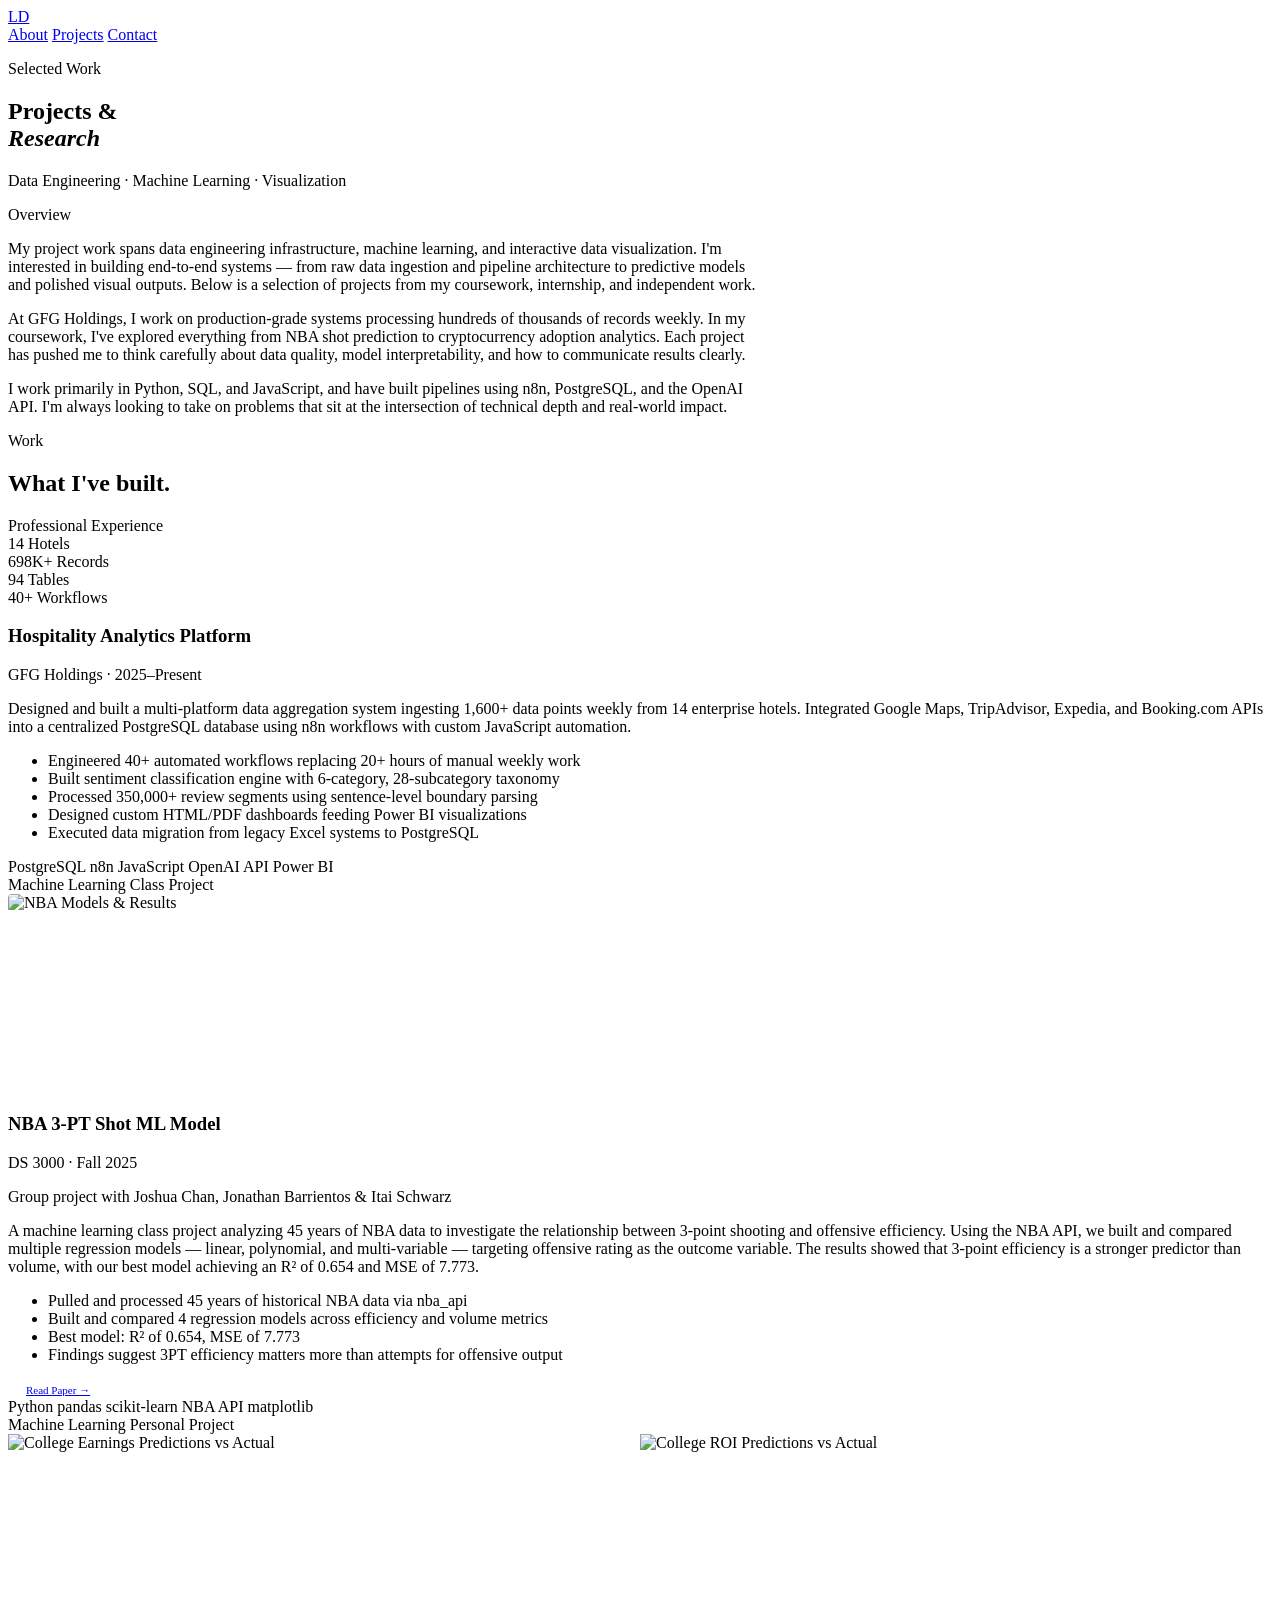
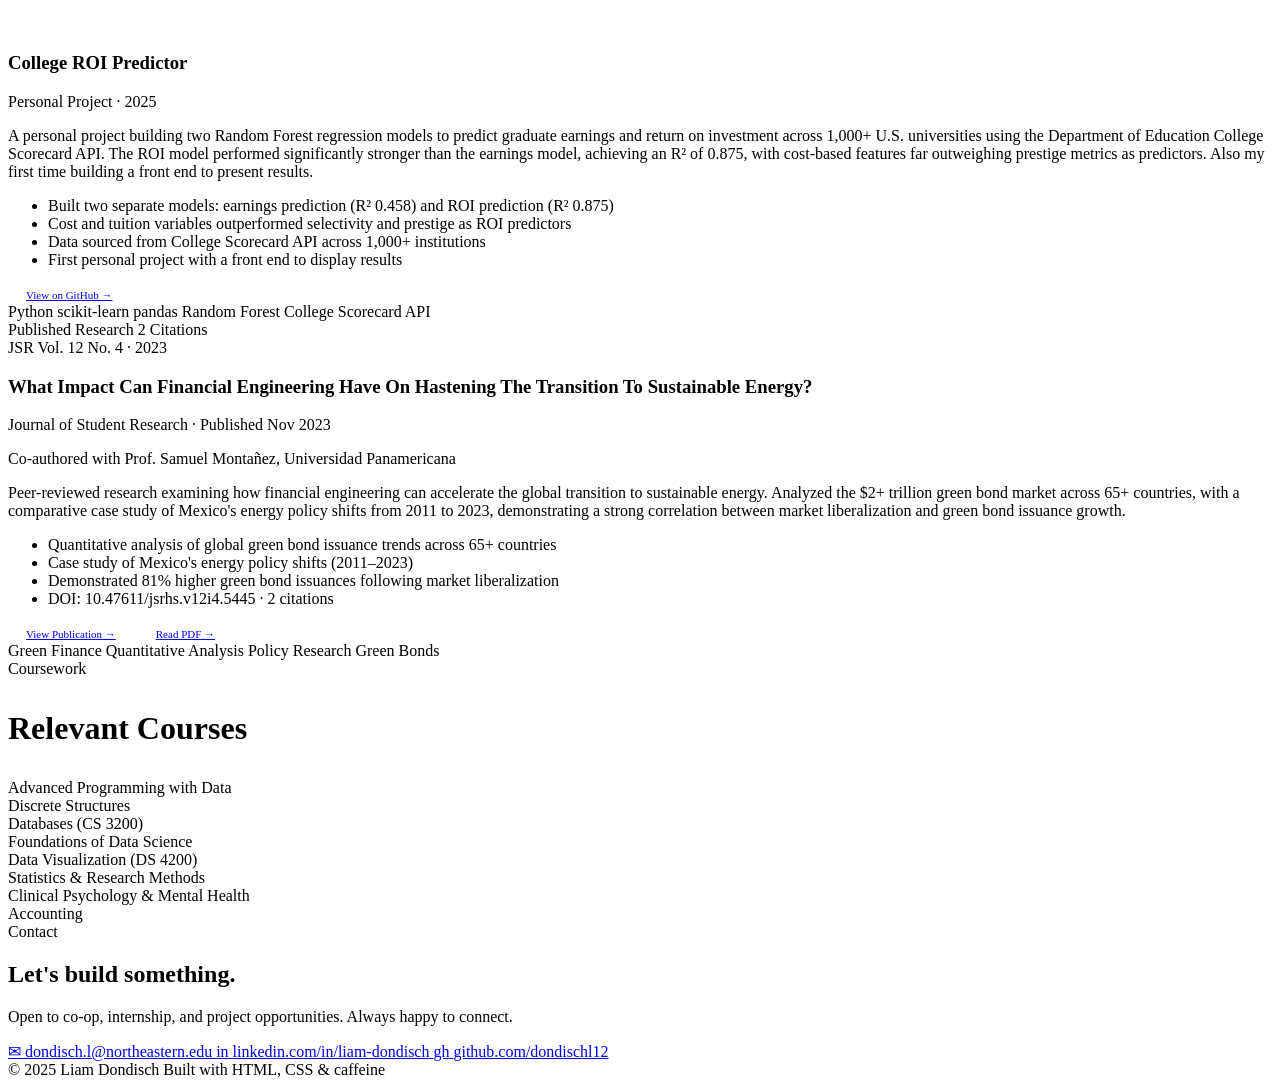
==== projects.html @ bf9665dc "Projects portion of website" ====
<!DOCTYPE html>
<html lang="en">
<head>
  <meta charset="UTF-8" />
  <meta name="viewport" content="width=device-width, initial-scale=1.0"/>
  <title>Projects — Liam Dondisch</title>
  <link rel="preconnect" href="https://fonts.googleapis.com">
  <link rel="preconnect" href="https://fonts.gstatic.com" crossorigin>
  <link href="https://fonts.googleapis.com/css2?family=DM+Serif+Display:ital@0;1&family=DM+Mono:wght@300;400;500&family=Manrope:wght@300;400;500;600;700&display=swap" rel="stylesheet">
  <link rel="stylesheet" href="style.css" />
</head>
<body>

  <!-- NAV -->
  <nav class="nav">
    <a href="index.html" class="nav-logo">LD</a>
    <div class="nav-links">
      <a href="index.html" class="nav-link">About</a>
      <a href="projects.html" class="nav-link active">Projects</a>
      <a href="index.html#contact" class="nav-link">Contact</a>
    </div>
  </nav>

  <!-- PAGE HEADER -->
  <section class="page-header">
    <p class="hero-eyebrow">Selected Work</p>
    <h1 class="hero-name">Projects &<br><em>Research</em></h1>
    <p class="hero-tagline">Data Engineering · Machine Learning · Visualization</p>
  </section>

  <!-- PROJECTS INTRO -->
  <section class="section projects-intro">
    <div class="section-label">Overview</div>
    <div class="about-main" style="max-width: 760px;">
      <p>
        My project work spans data engineering infrastructure, machine learning, and interactive data visualization. I'm interested in building end-to-end systems — from raw data ingestion and pipeline architecture to predictive models and polished visual outputs. Below is a selection of projects from my coursework, internship, and independent work.
      </p>
      <p>
        At GFG Holdings, I work on production-grade systems processing hundreds of thousands of records weekly. In my coursework, I've explored everything from NBA shot prediction to cryptocurrency adoption analytics. Each project has pushed me to think carefully about data quality, model interpretability, and how to communicate results clearly.
      </p>
      <p>
        I work primarily in Python, SQL, and JavaScript, and have built pipelines using n8n, PostgreSQL, and the OpenAI API. I'm always looking to take on problems that sit at the intersection of technical depth and real-world impact.
      </p>
    </div>
  </section>

  <!-- PROJECT CARDS -->
  <section class="section projects-grid-section">
    <div class="section-label">Work</div>
    <h2 class="section-heading">What I've built.</h2>

    <div class="projects-grid">

      <!-- GFG -->
      <div class="project-card featured">
        <div class="project-card-header">
          <span class="project-tag">Professional Experience</span>
        </div>
        <div class="project-visual gfg-visual">
          <div class="visual-grid">
            <div class="vg-item">14 Hotels</div>
            <div class="vg-item">698K+ Records</div>
            <div class="vg-item">94 Tables</div>
            <div class="vg-item">40+ Workflows</div>
          </div>
        </div>
        <h3>Hospitality Analytics Platform</h3>
        <p class="project-org">GFG Holdings · 2025–Present</p>
        <p class="project-desc">
          Designed and built a multi-platform data aggregation system ingesting 1,600+ data points weekly from 14 enterprise hotels. Integrated Google Maps, TripAdvisor, Expedia, and Booking.com APIs into a centralized PostgreSQL database using n8n workflows with custom JavaScript automation.
        </p>
        <ul class="project-highlights">
          <li>Engineered 40+ automated workflows replacing 20+ hours of manual weekly work</li>
          <li>Built sentiment classification engine with 6-category, 28-subcategory taxonomy</li>
          <li>Processed 350,000+ review segments using sentence-level boundary parsing</li>
          <li>Designed custom HTML/PDF dashboards feeding Power BI visualizations</li>
          <li>Executed data migration from legacy Excel systems to PostgreSQL</li>
        </ul>
        <div class="project-stack">
          <span class="tag">PostgreSQL</span>
          <span class="tag">n8n</span>
          <span class="tag">JavaScript</span>
          <span class="tag">OpenAI API</span>
          <span class="tag">Power BI</span>
        </div>
      </div>

      <!-- NBA -->
      <div class="project-card">
        <div class="project-card-header">
          <span class="project-tag">Machine Learning</span>
          <span class="project-tag">Class Project</span>
        </div>
        <div class="project-visual" style="padding:0; min-height:200px;">
          <img src="nba-results.png" alt="NBA Models & Results" style="width:100%; height:100%; object-fit:cover; border-radius:4px;" />
        </div>
        <h3>NBA 3-PT Shot ML Model</h3>
        <p class="project-org">DS 3000 · Fall 2025</p>
        <p class="project-teammates">Group project with Joshua Chan, Jonathan Barrientos &amp; Itai Schwarz</p>
        <p class="project-desc">
          A machine learning class project analyzing 45 years of NBA data to investigate the relationship between 3-point shooting and offensive efficiency. Using the NBA API, we built and compared multiple regression models — linear, polynomial, and multi-variable — targeting offensive rating as the outcome variable. The results showed that 3-point efficiency is a stronger predictor than volume, with our best model achieving an R² of 0.654 and MSE of 7.773.
        </p>
        <ul class="project-highlights">
          <li>Pulled and processed 45 years of historical NBA data via nba_api</li>
          <li>Built and compared 4 regression models across efficiency and volume metrics</li>
          <li>Best model: R² of 0.654, MSE of 7.773</li>
          <li>Findings suggest 3PT efficiency matters more than attempts for offensive output</li>
        </ul>
        <div class="project-links">
          <a href="https://docs.google.com/document/d/19BMyeMomTNae2PFuRzDv18aUJFDfTdGhBvILBqHSrJU/edit?usp=sharing" target="_blank" class="btn btn-ghost" style="font-size:11px; padding:10px 18px;">Read Paper →</a>
        </div>
        <div class="project-stack">
          <span class="tag">Python</span>
          <span class="tag">pandas</span>
          <span class="tag">scikit-learn</span>
          <span class="tag">NBA API</span>
          <span class="tag">matplotlib</span>
        </div>
      </div>

      <!-- College ROI -->
      <div class="project-card">
        <div class="project-card-header">
          <span class="project-tag">Machine Learning</span>
          <span class="project-tag">Personal Project</span>
        </div>
        <div class="project-visual" style="padding:0; min-height:200px; display:grid; grid-template-columns:1fr 1fr; gap:0;">
          <img src="roi-earnings.png" alt="College Earnings Predictions vs Actual" style="width:100%; height:100%; object-fit:cover;" />
          <img src="roi-returns.png" alt="College ROI Predictions vs Actual" style="width:100%; height:100%; object-fit:cover;" />
        </div>
        <h3>College ROI Predictor</h3>
        <p class="project-org">Personal Project · 2025</p>
        <p class="project-desc">
          A personal project building two Random Forest regression models to predict graduate earnings and return on investment across 1,000+ U.S. universities using the Department of Education College Scorecard API. The ROI model performed significantly stronger than the earnings model, achieving an R² of 0.875, with cost-based features far outweighing prestige metrics as predictors. Also my first time building a front end to present results.
        </p>
        <ul class="project-highlights">
          <li>Built two separate models: earnings prediction (R² 0.458) and ROI prediction (R² 0.875)</li>
          <li>Cost and tuition variables outperformed selectivity and prestige as ROI predictors</li>
          <li>Data sourced from College Scorecard API across 1,000+ institutions</li>
          <li>First personal project with a front end to display results</li>
        </ul>
        <div class="project-links">
          <a href="https://github.com/dondischl12/college-roi-predictor" target="_blank" class="btn btn-ghost" style="font-size:11px; padding:10px 18px;">View on GitHub →</a>
        </div>
        <div class="project-stack">
          <span class="tag">Python</span>
          <span class="tag">scikit-learn</span>
          <span class="tag">pandas</span>
          <span class="tag">Random Forest</span>
          <span class="tag">College Scorecard API</span>
        </div>
      </div>

      <!-- Research Paper -->
      <div class="project-card">
        <div class="project-card-header">
          <span class="project-tag">Published Research</span>
          <span class="project-tag">2 Citations</span>
        </div>
        <div class="project-visual research-visual">
          <div class="research-badge">
            <span class="rb-num">JSR</span>
            <span class="rb-label">Vol. 12 No. 4 · 2023</span>
          </div>
        </div>
        <h3>What Impact Can Financial Engineering Have On Hastening The Transition To Sustainable Energy?</h3>
        <p class="project-org">Journal of Student Research · Published Nov 2023</p>
        <p class="project-teammates">Co-authored with Prof. Samuel Montañez, Universidad Panamericana</p>
        <p class="project-desc">
          Peer-reviewed research examining how financial engineering can accelerate the global transition to sustainable energy. Analyzed the $2+ trillion green bond market across 65+ countries, with a comparative case study of Mexico's energy policy shifts from 2011 to 2023, demonstrating a strong correlation between market liberalization and green bond issuance growth.
        </p>
        <ul class="project-highlights">
          <li>Quantitative analysis of global green bond issuance trends across 65+ countries</li>
          <li>Case study of Mexico's energy policy shifts (2011–2023)</li>
          <li>Demonstrated 81% higher green bond issuances following market liberalization</li>
          <li>DOI: 10.47611/jsrhs.v12i4.5445 · 2 citations</li>
        </ul>
        <div class="project-links">
          <a href="https://www.jsr.org/hs/index.php/path/article/view/5445" target="_blank" class="btn btn-ghost" style="font-size:11px; padding:10px 18px;">View Publication →</a>
          <a href="https://www.jsr.org/hs/index.php/path/article/view/5445/2522" target="_blank" class="btn btn-ghost" style="font-size:11px; padding:10px 18px;">Read PDF →</a>
        </div>
        <div class="project-stack">
          <span class="tag">Green Finance</span>
          <span class="tag">Quantitative Analysis</span>
          <span class="tag">Policy Research</span>
          <span class="tag">Green Bonds</span>
        </div>
      </div>

    </div>
  </section>

  <!-- COURSEWORK -->
  <section class="section coursework">
    <div class="section-label">Coursework</div>
    <h3 class="section-heading" style="font-size: 2rem;">Relevant Courses</h3>
    <div class="course-grid">
      <div class="course-item">Advanced Programming with Data</div>
      <div class="course-item">Discrete Structures</div>
      <div class="course-item">Databases (CS 3200)</div>
      <div class="course-item">Foundations of Data Science</div>
      <div class="course-item">Data Visualization (DS 4200)</div>
      <div class="course-item">Statistics &amp; Research Methods</div>
      <div class="course-item">Clinical Psychology &amp; Mental Health</div>
      <div class="course-item">Accounting</div>
    </div>
  </section>

  <!-- CONTACT -->
  <section class="section contact" id="contact">
    <div class="section-label">Contact</div>
    <h2 class="section-heading">Let's build something.</h2>
    <p class="contact-sub">Open to co-op, internship, and project opportunities. Always happy to connect.</p>
    <div class="contact-links">
      <a href="mailto:dondisch.l@northeastern.edu" class="contact-item">
        <span class="contact-icon">✉</span>
        <span>dondisch.l@northeastern.edu</span>
      </a>
      <a href="https://www.linkedin.com/in/liam-dondisch" target="_blank" class="contact-item">
        <span class="contact-icon">in</span>
        <span>linkedin.com/in/liam-dondisch</span>
      </a>
      <a href="https://github.com/dondischl12" target="_blank" class="contact-item">
        <span class="contact-icon">gh</span>
        <span>github.com/dondischl12</span>
      </a>
    </div>
  </section>

  <footer class="footer">
    <span>© 2025 Liam Dondisch</span>
    <span>Built with HTML, CSS &amp; caffeine</span>
  </footer>

</body>
</html>
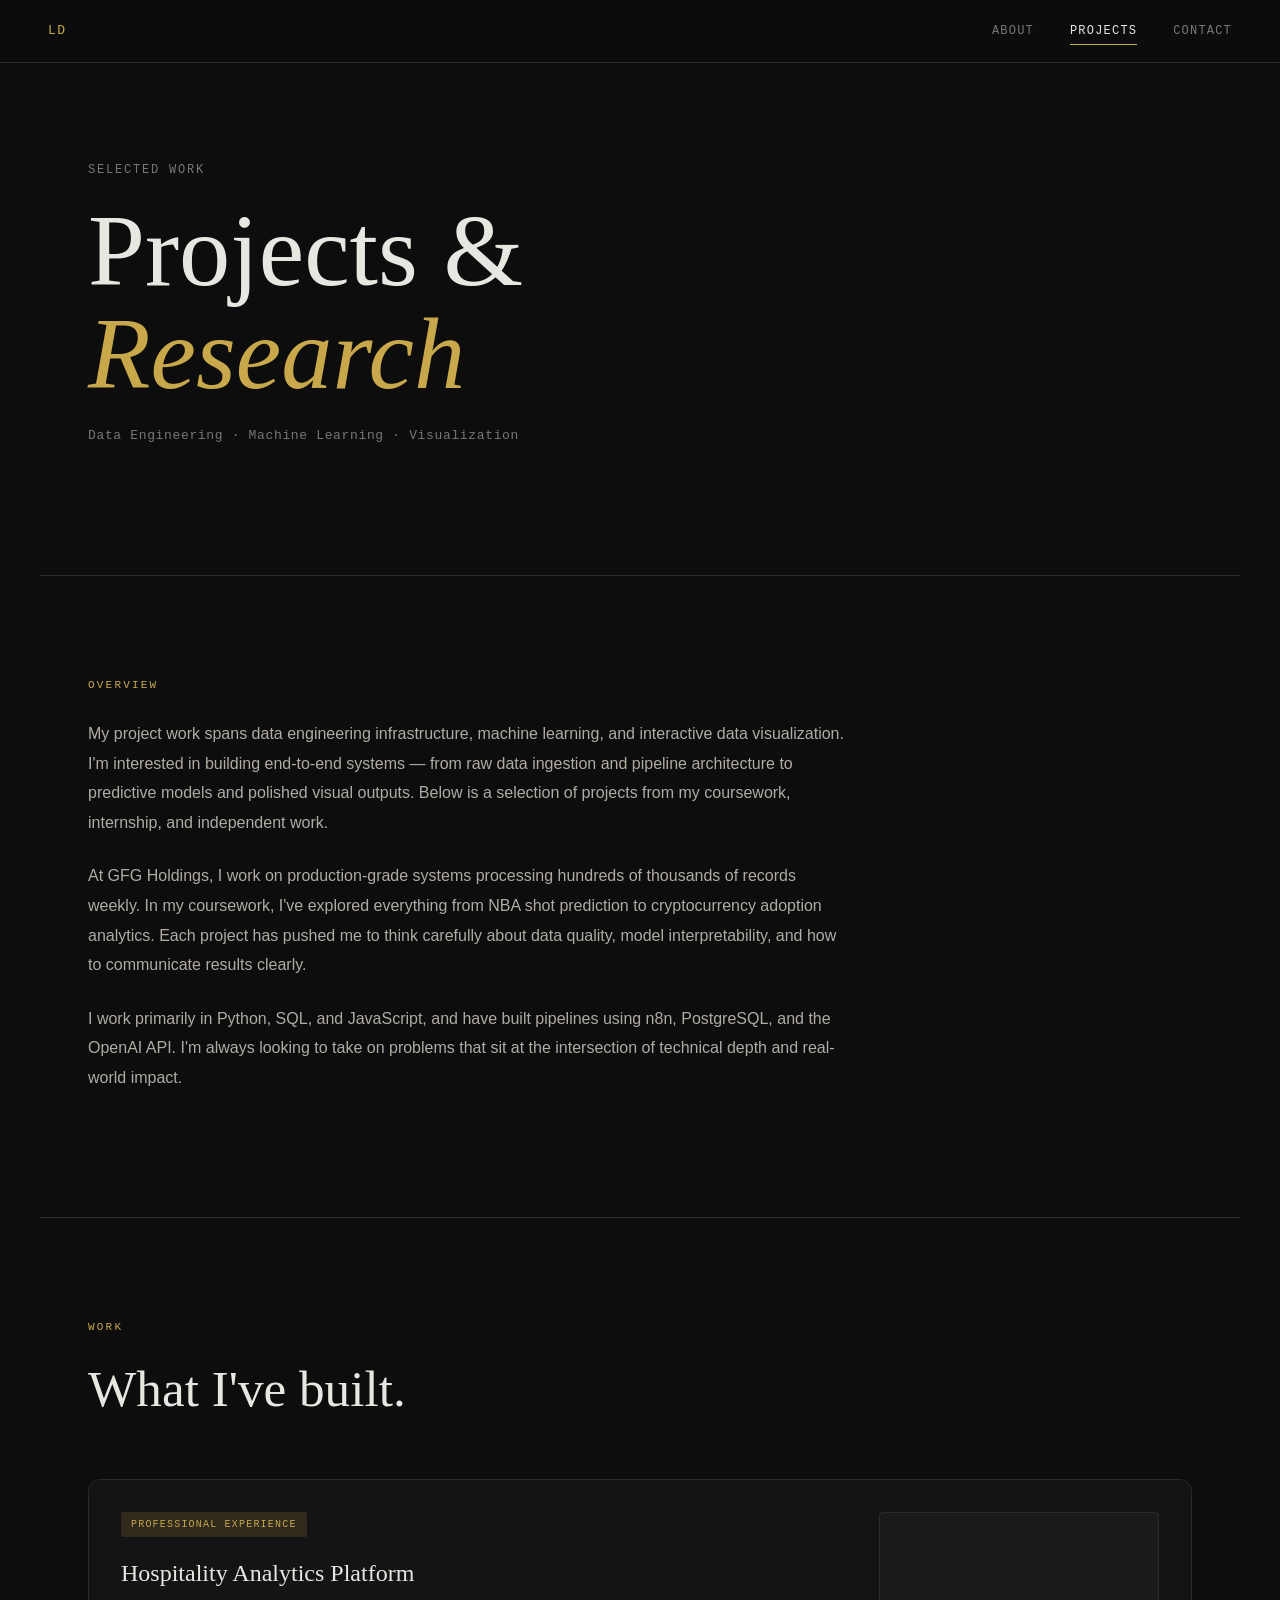
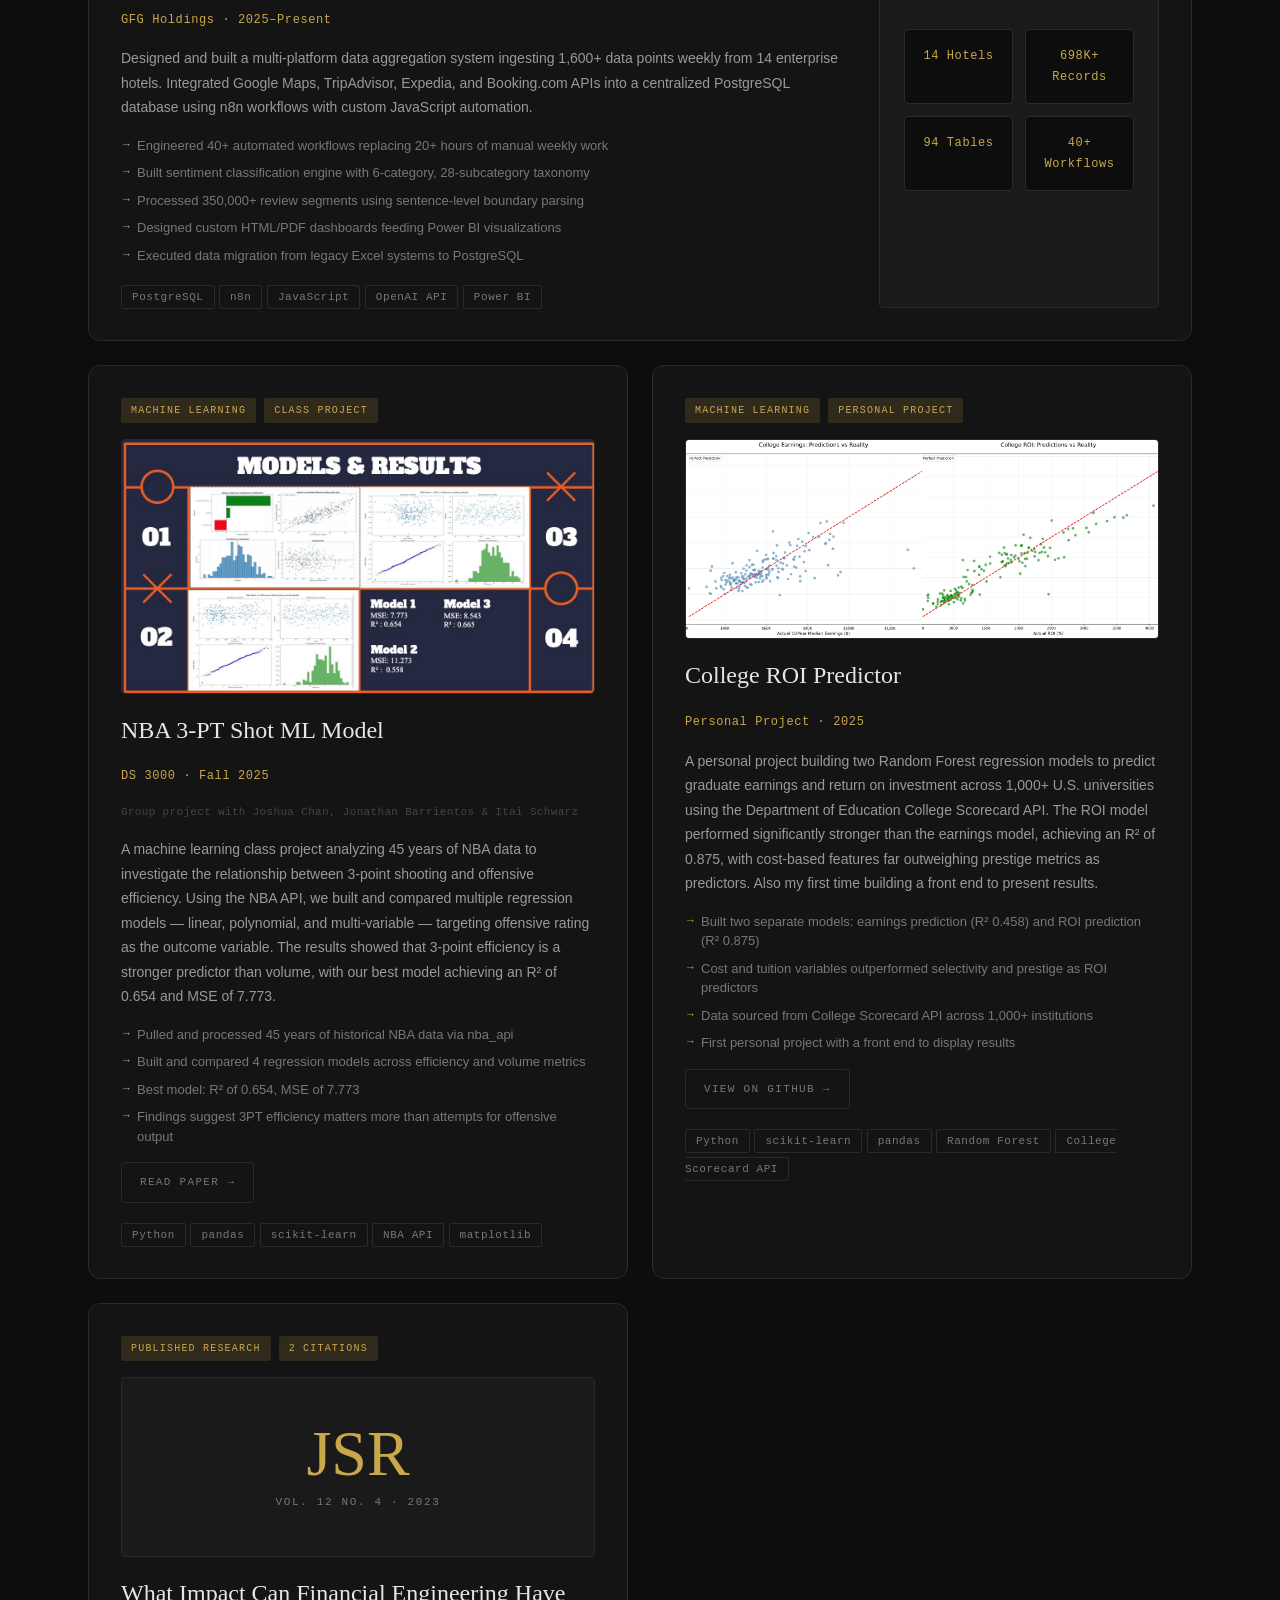
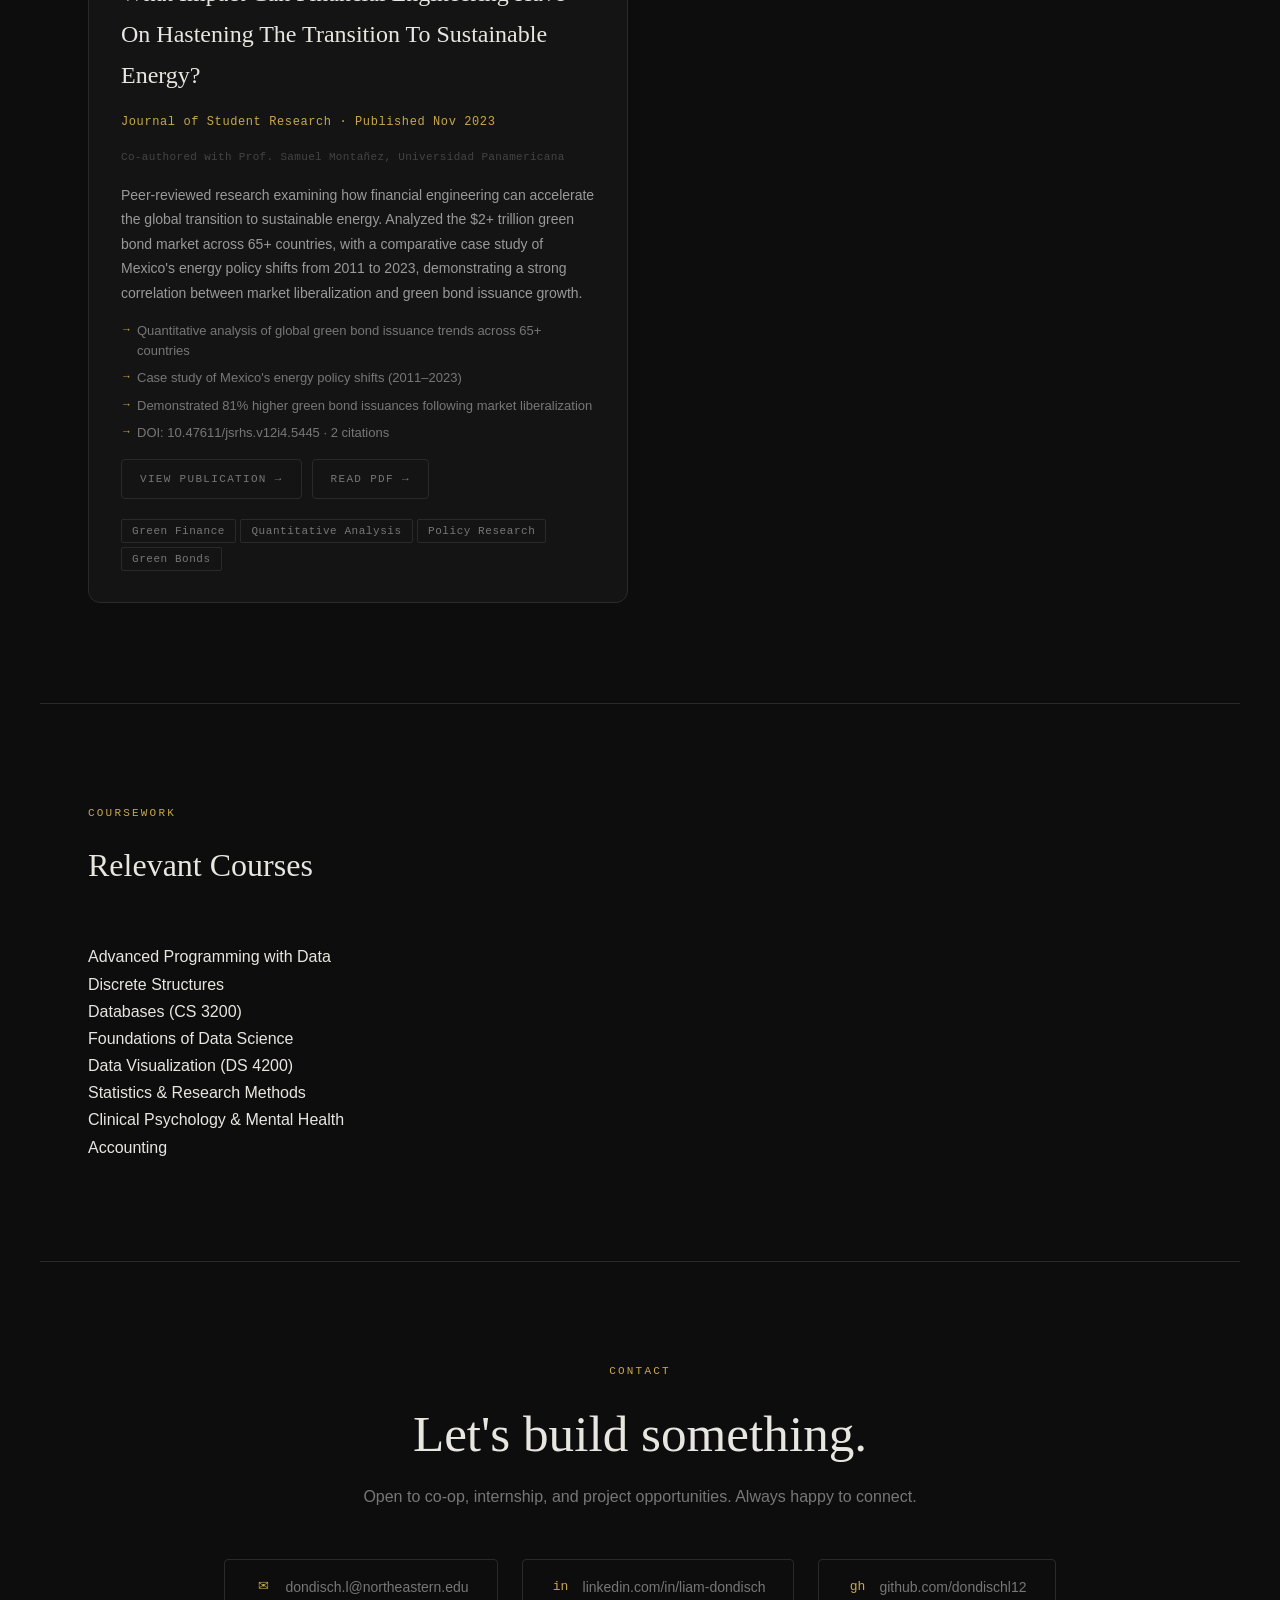
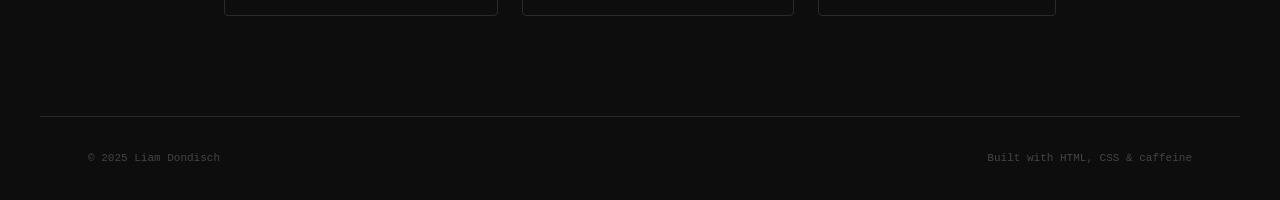
==== commit 80f88df1: "Update projects.html" ====
--- a/projects.html
+++ b/projects.html
@@ -107,7 +107,7 @@
           <li>Findings suggest 3PT efficiency matters more than attempts for offensive output</li>
         </ul>
         <div class="project-links">
-          <a href="https://docs.google.com/document/d/19BMyeMomTNae2PFuRzDv18aUJFDfTdGhBvILBqHSrJU/edit?usp=sharing" target="_blank" class="btn btn-ghost" style="font-size:11px; padding:10px 18px;">Read Paper →</a>
+          <a href="Basketball_3-Pointer_ML_Paper.pdf" target="_blank" class="btn btn-ghost" style="font-size:11px; padding:10px 18px;">Read Paper →</a>
         </div>
         <div class="project-stack">
           <span class="tag">Python</span>
--- a/style.css
+++ b/style.css
@@ -0,0 +1,841 @@
+/* ============================================
+   LIAM DONDISCH — PERSONAL WEBSITE
+   Dark editorial aesthetic
+   ============================================ */
+
+/* ---- CSS VARIABLES ---- */
+:root {
+  --bg: #0d0d0d;
+  --bg-2: #141414;
+  --bg-3: #1a1a1a;
+  --border: #2a2a2a;
+  --border-hover: #444;
+  --text: #e8e6e0;
+  --text-muted: #777;
+  --text-dim: #444;
+  --accent: #c9a84c;       /* warm gold */
+  --accent-dim: rgba(201, 168, 76, 0.15);
+  --accent-2: #4c8ec9;     /* steel blue for tags */
+  --red: #c94c4c;
+
+  --font-display: 'DM Serif Display', Georgia, serif;
+  --font-body: 'Manrope', sans-serif;
+  --font-mono: 'DM Mono', monospace;
+
+  --max-w: 1200px;
+  --section-pad: 100px 48px;
+  --radius: 4px;
+  --radius-lg: 12px;
+}
+
+/* ---- RESET & BASE ---- */
+*, *::before, *::after { box-sizing: border-box; margin: 0; padding: 0; }
+
+html { scroll-behavior: smooth; }
+
+body {
+  background: var(--bg);
+  color: var(--text);
+  font-family: var(--font-body);
+  font-size: 16px;
+  line-height: 1.7;
+  -webkit-font-smoothing: antialiased;
+}
+
+a { color: inherit; text-decoration: none; }
+
+ul { list-style: none; }
+
+img { display: block; max-width: 100%; }
+
+/* ---- SCROLLBAR ---- */
+::-webkit-scrollbar { width: 4px; }
+::-webkit-scrollbar-track { background: var(--bg); }
+::-webkit-scrollbar-thumb { background: var(--border); }
+
+/* ---- NAV ---- */
+.nav {
+  position: fixed;
+  top: 0; left: 0; right: 0;
+  z-index: 100;
+  display: flex;
+  align-items: center;
+  justify-content: space-between;
+  padding: 20px 48px;
+  background: rgba(13, 13, 13, 0.85);
+  backdrop-filter: blur(12px);
+  border-bottom: 1px solid var(--border);
+}
+
+.nav-logo {
+  font-family: var(--font-mono);
+  font-size: 13px;
+  font-weight: 500;
+  letter-spacing: 0.12em;
+  color: var(--accent);
+  cursor: pointer;
+}
+
+.nav-links {
+  display: flex;
+  gap: 36px;
+}
+
+.nav-link {
+  font-family: var(--font-mono);
+  font-size: 12px;
+  font-weight: 400;
+  letter-spacing: 0.1em;
+  text-transform: uppercase;
+  color: var(--text-muted);
+  transition: color 0.2s;
+  position: relative;
+}
+
+.nav-link::after {
+  content: '';
+  position: absolute;
+  bottom: -4px; left: 0;
+  width: 0; height: 1px;
+  background: var(--accent);
+  transition: width 0.25s;
+}
+
+.nav-link:hover,
+.nav-link.active {
+  color: var(--text);
+}
+
+.nav-link:hover::after,
+.nav-link.active::after {
+  width: 100%;
+}
+
+/* ---- HERO ---- */
+.hero {
+  min-height: 100vh;
+  display: flex;
+  align-items: center;
+  justify-content: space-between;
+  gap: 60px;
+  padding: 120px 48px 80px;
+  max-width: var(--max-w);
+  margin: 0 auto;
+}
+
+.hero-eyebrow {
+  font-family: var(--font-mono);
+  font-size: 12px;
+  letter-spacing: 0.15em;
+  text-transform: uppercase;
+  color: var(--text-muted);
+  margin-bottom: 20px;
+}
+
+.hero-name {
+  font-family: var(--font-display);
+  font-size: clamp(64px, 8vw, 110px);
+  line-height: 1.0;
+  font-weight: 400;
+  margin-bottom: 20px;
+  color: var(--text);
+}
+
+.hero-name em {
+  font-style: italic;
+  color: var(--accent);
+}
+
+.hero-tagline {
+  font-family: var(--font-mono);
+  font-size: 13px;
+  color: var(--text-muted);
+  letter-spacing: 0.05em;
+  margin-bottom: 48px;
+}
+
+.hero-cta {
+  display: flex;
+  gap: 16px;
+  flex-wrap: wrap;
+}
+
+.btn {
+  font-family: var(--font-mono);
+  font-size: 12px;
+  letter-spacing: 0.12em;
+  text-transform: uppercase;
+  padding: 14px 28px;
+  border-radius: var(--radius);
+  cursor: pointer;
+  transition: all 0.2s;
+  display: inline-block;
+}
+
+.btn-primary {
+  background: var(--accent);
+  color: #0d0d0d;
+  font-weight: 500;
+}
+
+.btn-primary:hover {
+  background: #dbb85a;
+  transform: translateY(-1px);
+}
+
+.btn-ghost {
+  border: 1px solid var(--border);
+  color: var(--text-muted);
+}
+
+.btn-ghost:hover {
+  border-color: var(--accent);
+  color: var(--accent);
+}
+
+/* HERO VISUAL */
+.hero-visual {
+  flex-shrink: 0;
+  width: 340px;
+}
+
+.hero-card {
+  border: 1px solid var(--border);
+  border-radius: var(--radius-lg);
+  overflow: hidden;
+  background: var(--bg-2);
+}
+
+.hero-img-placeholder {
+  width: 100%;
+  aspect-ratio: 1;
+  background: var(--bg-3);
+  display: flex;
+  align-items: center;
+  justify-content: center;
+  border-bottom: 1px solid var(--border);
+  /* Replace with your actual photo:
+     background: url('your-photo.jpg') center/cover; */
+}
+
+.placeholder-initials {
+  font-family: var(--font-display);
+  font-size: 72px;
+  color: var(--border);
+  font-style: italic;
+}
+
+.hero-stats {
+  display: flex;
+  align-items: center;
+  padding: 20px;
+  gap: 0;
+}
+
+.stat {
+  flex: 1;
+  text-align: center;
+}
+
+.stat-num {
+  display: block;
+  font-family: var(--font-display);
+  font-size: 16px;
+  color: var(--accent);
+  line-height: 1.3;
+}
+
+.stat-label {
+  font-family: var(--font-mono);
+  font-size: 10px;
+  color: var(--text-muted);
+  letter-spacing: 0.08em;
+  text-transform: uppercase;
+}
+
+.stat-divider {
+  width: 1px;
+  height: 40px;
+  background: var(--border);
+  flex-shrink: 0;
+}
+
+/* ---- SECTIONS ---- */
+.section {
+  padding: var(--section-pad);
+  max-width: var(--max-w);
+  margin: 0 auto;
+  border-top: 1px solid var(--border);
+}
+
+.section-label {
+  font-family: var(--font-mono);
+  font-size: 11px;
+  letter-spacing: 0.2em;
+  text-transform: uppercase;
+  color: var(--accent);
+  margin-bottom: 24px;
+}
+
+.section-heading {
+  font-family: var(--font-display);
+  font-size: clamp(36px, 4vw, 56px);
+  font-weight: 400;
+  line-height: 1.15;
+  margin-bottom: 60px;
+  color: var(--text);
+}
+
+.section-heading em {
+  font-style: italic;
+  color: var(--text-muted);
+}
+
+/* ---- ABOUT ---- */
+.about-grid {
+  display: grid;
+  grid-template-columns: 1fr 320px;
+  gap: 80px;
+  align-items: start;
+}
+
+.about-body p {
+  color: #b0aca4;
+  font-size: 16px;
+  line-height: 1.85;
+  margin-bottom: 24px;
+}
+
+.about-body p:last-child { margin-bottom: 0; }
+
+/* SIDEBAR */
+.sidebar-block {
+  margin-bottom: 40px;
+  padding-bottom: 40px;
+  border-bottom: 1px solid var(--border);
+}
+
+.sidebar-block:last-child {
+  border-bottom: none;
+  margin-bottom: 0;
+  padding-bottom: 0;
+}
+
+.sidebar-block h4 {
+  font-family: var(--font-mono);
+  font-size: 11px;
+  letter-spacing: 0.15em;
+  text-transform: uppercase;
+  color: var(--text-muted);
+  margin-bottom: 16px;
+}
+
+.sidebar-school {
+  font-size: 15px;
+  font-weight: 600;
+  margin-bottom: 4px;
+}
+
+.sidebar-detail {
+  font-size: 14px;
+  color: #999;
+  margin-bottom: 2px;
+}
+
+.sidebar-detail.muted { color: var(--text-muted); }
+
+.skill-tags {
+  display: flex;
+  flex-wrap: wrap;
+  gap: 8px;
+}
+
+.tag {
+  font-family: var(--font-mono);
+  font-size: 11px;
+  padding: 5px 10px;
+  border: 1px solid var(--border);
+  border-radius: 2px;
+  color: var(--text-muted);
+  letter-spacing: 0.05em;
+  transition: border-color 0.2s, color 0.2s;
+}
+
+.tag:hover {
+  border-color: var(--accent);
+  color: var(--accent);
+}
+
+.interests-list li {
+  font-size: 14px;
+  color: #999;
+  padding: 6px 0;
+  border-bottom: 1px solid var(--border);
+}
+
+.interests-list li:last-child { border-bottom: none; }
+
+/* ---- TIMELINE ---- */
+.timeline {
+  display: flex;
+  flex-direction: column;
+  gap: 0;
+}
+
+.timeline-item {
+  display: grid;
+  grid-template-columns: 200px 1fr;
+  gap: 40px;
+  padding: 40px 0;
+  border-bottom: 1px solid var(--border);
+}
+
+.timeline-item:last-child { border-bottom: none; }
+
+.timeline-meta {
+  display: flex;
+  align-items: flex-start;
+  gap: 16px;
+  padding-top: 4px;
+}
+
+.timeline-date {
+  font-family: var(--font-mono);
+  font-size: 12px;
+  color: var(--text-muted);
+  letter-spacing: 0.05em;
+  white-space: nowrap;
+}
+
+.timeline-dot {
+  width: 8px;
+  height: 8px;
+  border-radius: 50%;
+  background: var(--accent);
+  flex-shrink: 0;
+  margin-top: 4px;
+}
+
+.timeline-content h3 {
+  font-family: var(--font-display);
+  font-size: 22px;
+  font-weight: 400;
+  margin-bottom: 4px;
+}
+
+.timeline-org {
+  font-family: var(--font-mono);
+  font-size: 12px;
+  color: var(--accent);
+  letter-spacing: 0.05em;
+  margin-bottom: 12px;
+}
+
+.timeline-content p {
+  color: #999;
+  font-size: 15px;
+  line-height: 1.7;
+}
+
+.timeline-bullets {
+  padding: 0;
+  display: flex;
+  flex-direction: column;
+  gap: 8px;
+}
+
+.timeline-bullets li {
+  font-size: 14px;
+  color: #999;
+  padding-left: 16px;
+  position: relative;
+  line-height: 1.65;
+}
+
+.timeline-bullets li::before {
+  content: '→';
+  position: absolute;
+  left: 0;
+  color: var(--accent);
+  font-size: 11px;
+  top: 3px;
+}
+
+/* ---- CONTACT ---- */
+.contact {
+  text-align: center;
+}
+
+.contact-sub {
+  color: var(--text-muted);
+  font-size: 16px;
+  margin-bottom: 48px;
+  margin-top: -40px;
+}
+
+.contact-links {
+  display: flex;
+  justify-content: center;
+  flex-wrap: wrap;
+  gap: 24px;
+}
+
+.contact-item {
+  display: flex;
+  align-items: center;
+  gap: 12px;
+  padding: 16px 28px;
+  border: 1px solid var(--border);
+  border-radius: var(--radius);
+  font-size: 14px;
+  color: var(--text-muted);
+  transition: all 0.2s;
+}
+
+.contact-item:hover {
+  border-color: var(--accent);
+  color: var(--text);
+  transform: translateY(-2px);
+}
+
+.contact-icon {
+  font-family: var(--font-mono);
+  font-size: 13px;
+  color: var(--accent);
+  font-weight: 500;
+  width: 20px;
+  text-align: center;
+}
+
+/* ---- FOOTER ---- */
+.footer {
+  padding: 32px 48px;
+  border-top: 1px solid var(--border);
+  display: flex;
+  justify-content: space-between;
+  font-family: var(--font-mono);
+  font-size: 11px;
+  color: var(--text-dim);
+  max-width: var(--max-w);
+  margin: 0 auto;
+}
+
+/* ---- PAGE HEADER (projects page) ---- */
+.page-header {
+  padding: 160px 48px 80px;
+  max-width: var(--max-w);
+  margin: 0 auto;
+}
+
+/* ---- PROJECTS ---- */
+.projects-intro .about-main p {
+  color: #b0aca4;
+  font-size: 16px;
+  line-height: 1.85;
+  margin-bottom: 24px;
+}
+
+.projects-grid {
+  display: grid;
+  grid-template-columns: repeat(2, 1fr);
+  gap: 24px;
+}
+
+.project-card {
+  background: var(--bg-2);
+  border: 1px solid var(--border);
+  border-radius: var(--radius-lg);
+  padding: 32px;
+  transition: border-color 0.3s, transform 0.3s;
+  display: flex;
+  flex-direction: column;
+  gap: 16px;
+}
+
+.project-card:hover {
+  border-color: var(--border-hover);
+  transform: translateY(-3px);
+}
+
+.project-card.featured {
+  grid-column: span 2;
+  display: grid;
+  grid-template-columns: 1fr 280px;
+  grid-template-rows: auto auto auto auto auto;
+  gap: 16px 40px;
+}
+
+.project-card.featured .project-card-header { grid-column: 1; }
+.project-card.featured h3 { grid-column: 1; }
+.project-card.featured .project-org { grid-column: 1; }
+.project-card.featured .project-desc { grid-column: 1; }
+.project-card.featured .project-highlights { grid-column: 1; }
+.project-card.featured .project-stack { grid-column: 1; }
+.project-card.featured .project-visual { grid-column: 2; grid-row: 1 / 7; }
+
+.project-card-header {
+  display: flex;
+  gap: 8px;
+  flex-wrap: wrap;
+}
+
+.project-tag {
+  font-family: var(--font-mono);
+  font-size: 10px;
+  letter-spacing: 0.12em;
+  text-transform: uppercase;
+  padding: 4px 10px;
+  background: var(--accent-dim);
+  color: var(--accent);
+  border-radius: 2px;
+}
+
+/* Project visuals */
+.project-visual {
+  border-radius: var(--radius);
+  overflow: hidden;
+  background: var(--bg-3);
+  border: 1px solid var(--border);
+  display: flex;
+  align-items: center;
+  justify-content: center;
+  min-height: 180px;
+  padding: 24px;
+}
+
+.visual-grid {
+  display: grid;
+  grid-template-columns: 1fr 1fr;
+  gap: 12px;
+  width: 100%;
+}
+
+.vg-item {
+  background: var(--bg);
+  border: 1px solid var(--border);
+  border-radius: var(--radius);
+  padding: 16px 12px;
+  font-family: var(--font-mono);
+  font-size: 12px;
+  color: var(--accent);
+  text-align: center;
+  letter-spacing: 0.05em;
+}
+
+.nba-stats {
+  display: flex;
+  gap: 24px;
+}
+
+.nba-stat {
+  text-align: center;
+}
+
+.nba-stat span {
+  font-family: var(--font-mono);
+  font-size: 10px;
+  color: var(--text-muted);
+  text-transform: uppercase;
+  letter-spacing: 0.1em;
+  display: block;
+  margin-bottom: 6px;
+}
+
+.nba-stat strong {
+  font-family: var(--font-display);
+  font-size: 32px;
+  color: var(--accent);
+  font-weight: 400;
+}
+
+.crypto-bars {
+  display: flex;
+  align-items: flex-end;
+  gap: 8px;
+  height: 80px;
+  padding: 0 12px;
+}
+
+.cbar {
+  flex: 1;
+  background: var(--accent);
+  opacity: 0.7;
+  border-radius: 2px 2px 0 0;
+  transition: opacity 0.2s;
+}
+
+.cbar:nth-child(2) { opacity: 0.5; }
+.cbar:nth-child(3) { opacity: 0.3; }
+.cbar:nth-child(4) { opacity: 0.9; }
+.cbar:nth-child(5) { opacity: 0.6; }
+
+.research-badge {
+  text-align: center;
+}
+
+.rb-num {
+  display: block;
+  font-family: var(--font-display);
+  font-size: 64px;
+  color: var(--accent);
+  line-height: 1;
+}
+
+.rb-label {
+  font-family: var(--font-mono);
+  font-size: 11px;
+  color: var(--text-muted);
+  text-transform: uppercase;
+  letter-spacing: 0.15em;
+}
+
+.project-card h3 {
+  font-family: var(--font-display);
+  font-size: 24px;
+  font-weight: 400;
+}
+
+.project-org {
+  font-family: var(--font-mono);
+  font-size: 12px;
+  color: var(--accent);
+  letter-spacing: 0.05em;
+}
+
+.project-desc {
+  font-size: 14px;
+  color: #999;
+  line-height: 1.75;
+}
+
+.project-highlights {
+  padding-left: 0;
+  display: flex;
+  flex-direction: column;
+  gap: 8px;
+}
+
+.project-highlights li {
+  font-size: 13px;
+  color: var(--text-muted);
+  padding-left: 16px;
+  position: relative;
+  line-height: 1.5;
+}
+
+.project-highlights li::before {
+  content: '→';
+  position: absolute;
+  left: 0;
+  color: var(--accent);
+  font-size: 11px;
+}
+
+.project-teammates {
+  font-family: var(--font-mono);
+  font-size: 11px;
+  color: var(--text-dim);
+  letter-spacing: 0.03em;
+}
+
+.project-links {
+  display: flex;
+  gap: 10px;
+  flex-wrap: wrap;
+}
+
+.project-card .project-stack {
+
+/* ---- COURSEWORK ---- */
+.course-grid {
+  display: grid;
+  grid-template-columns: repeat(auto-fill, minmax(240px, 1fr));
+  gap: 12px;
+}
+
+.course-item {
+  padding: 16px 20px;
+  border: 1px solid var(--border);
+  border-radius: var(--radius);
+  font-size: 14px;
+  color: var(--text-muted);
+  font-family: var(--font-mono);
+  font-size: 12px;
+  letter-spacing: 0.03em;
+  transition: border-color 0.2s, color 0.2s;
+}
+
+.course-item:hover {
+  border-color: var(--accent);
+  color: var(--text);
+}
+
+/* ---- ANIMATIONS ---- */
+@keyframes fadeInUp {
+  from { opacity: 0; transform: translateY(24px); }
+  to { opacity: 1; transform: translateY(0); }
+}
+
+.hero-text > * {
+  animation: fadeInUp 0.7s ease both;
+}
+
+.hero-eyebrow { animation-delay: 0.1s; }
+.hero-name { animation-delay: 0.2s; }
+.hero-tagline { animation-delay: 0.35s; }
+.hero-cta { animation-delay: 0.5s; }
+
+.hero-visual {
+  animation: fadeInUp 0.7s ease 0.3s both;
+}
+
+/* ---- RESPONSIVE ---- */
+@media (max-width: 900px) {
+  :root {
+    --section-pad: 70px 24px;
+  }
+
+  .nav { padding: 16px 24px; }
+
+  .hero {
+    flex-direction: column;
+    padding: 120px 24px 60px;
+    min-height: auto;
+    gap: 48px;
+  }
+
+  .hero-visual {
+    width: 100%;
+    max-width: 360px;
+  }
+
+  .about-grid {
+    grid-template-columns: 1fr;
+    gap: 48px;
+  }
+
+  .timeline-item {
+    grid-template-columns: 1fr;
+    gap: 12px;
+  }
+
+  .projects-grid {
+    grid-template-columns: 1fr;
+  }
+
+  .project-card.featured {
+    grid-column: span 1;
+    grid-template-columns: 1fr;
+  }
+
+  .project-card.featured .project-visual {
+    grid-column: 1;
+    grid-row: auto;
+  }
+
+  .footer {
+    flex-direction: column;
+    gap: 8px;
+    text-align: center;
+  }
+}
